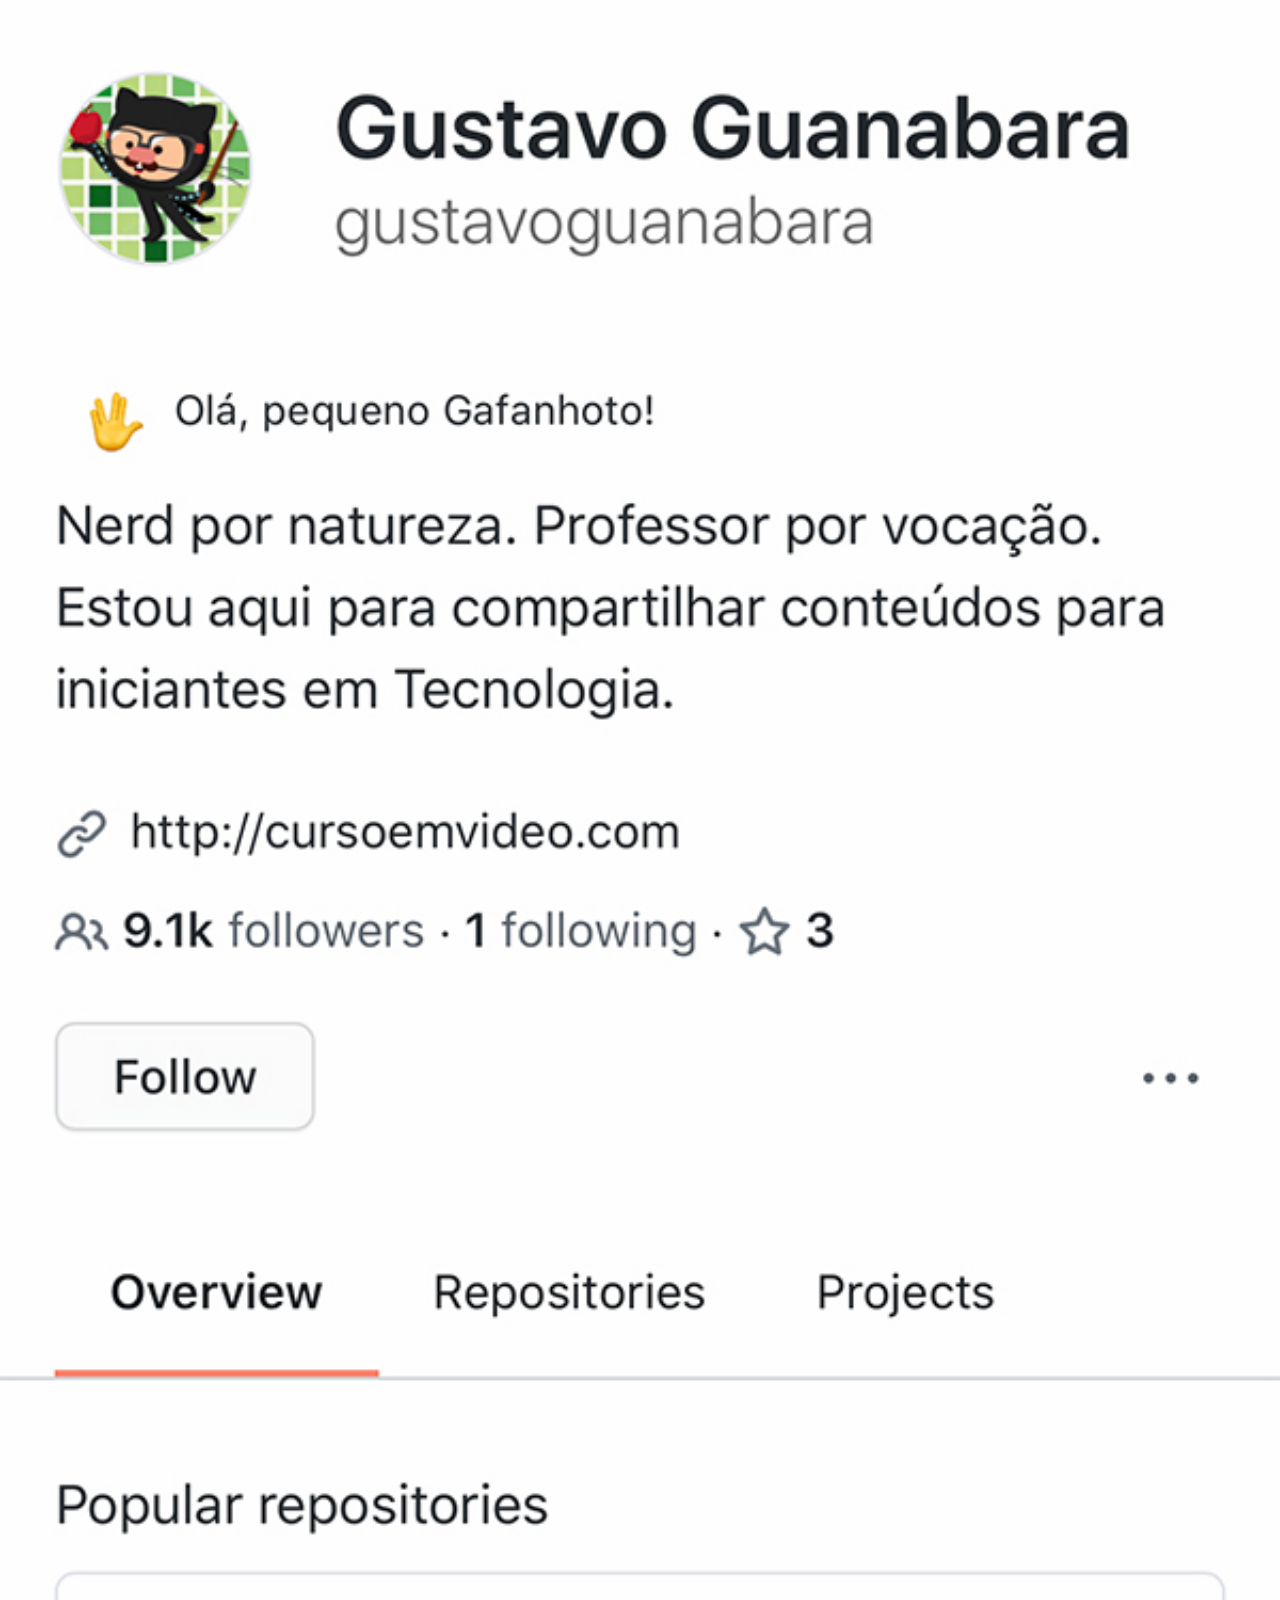
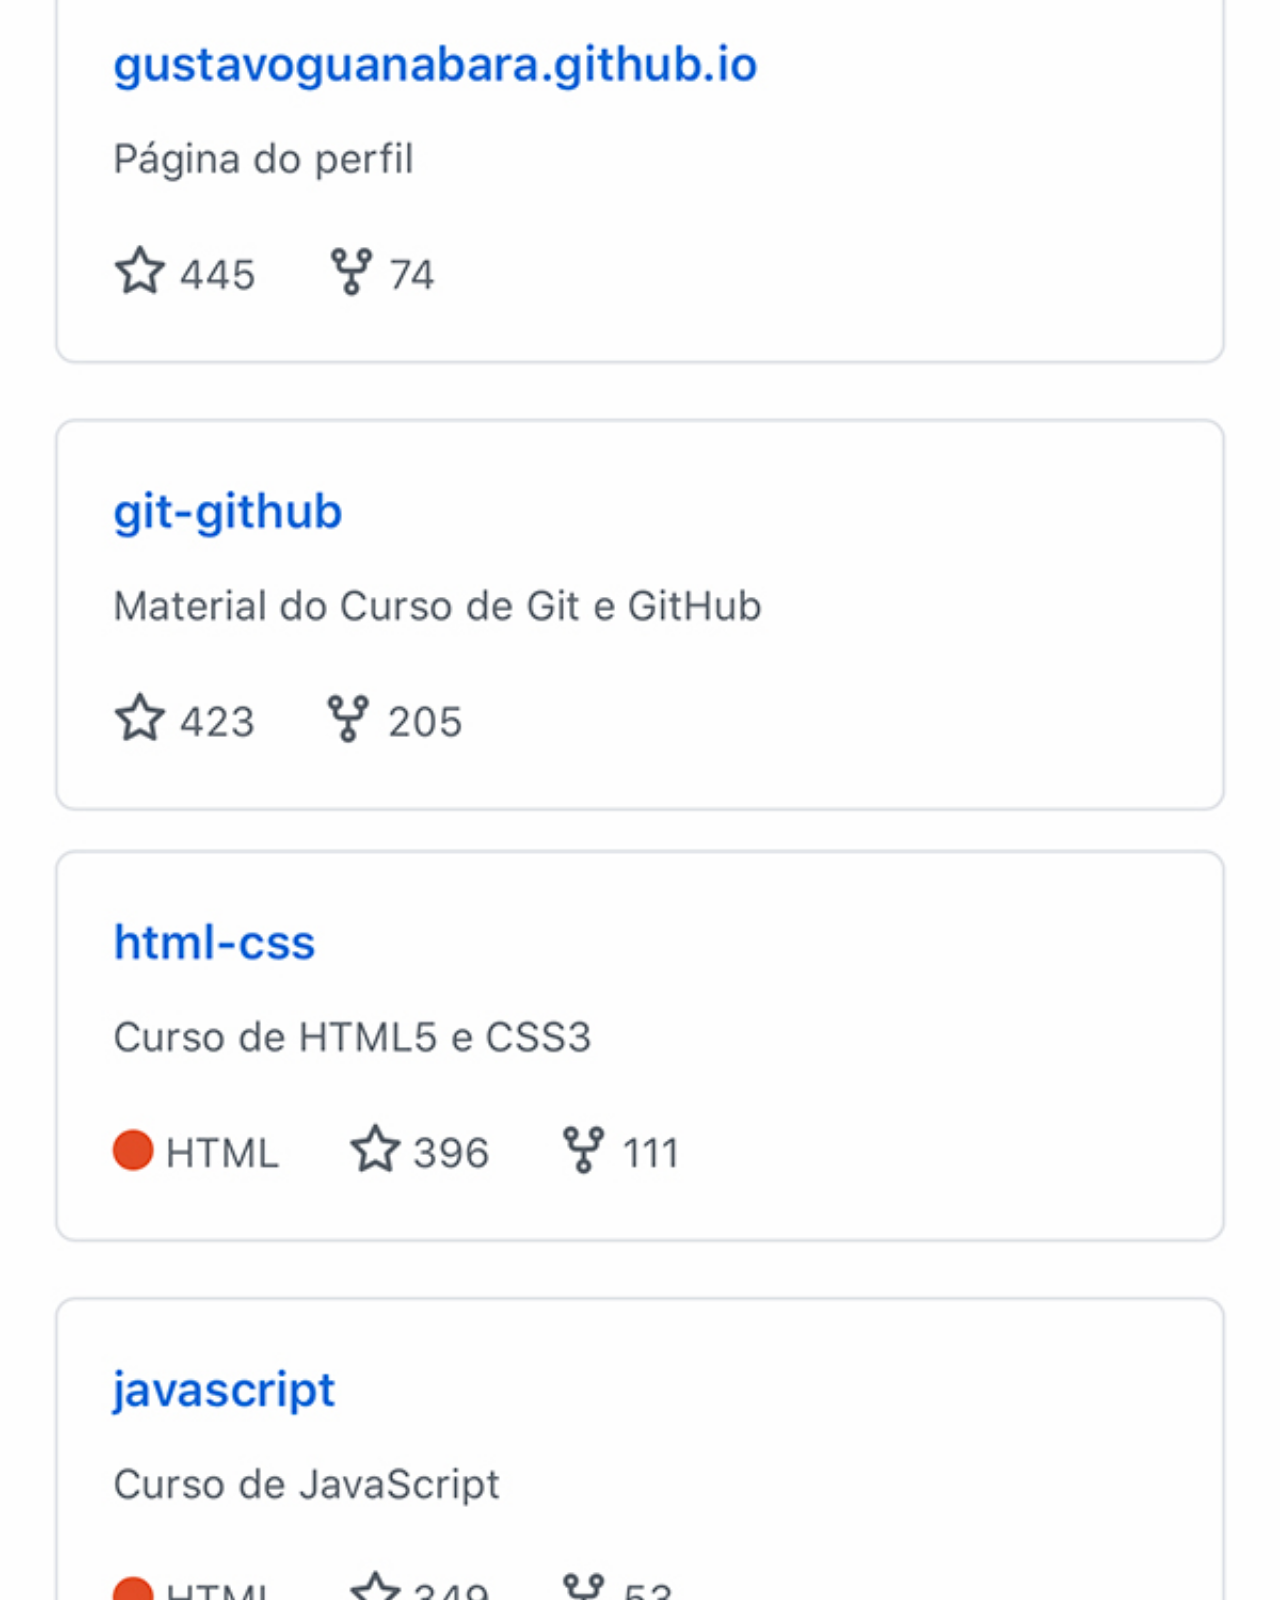
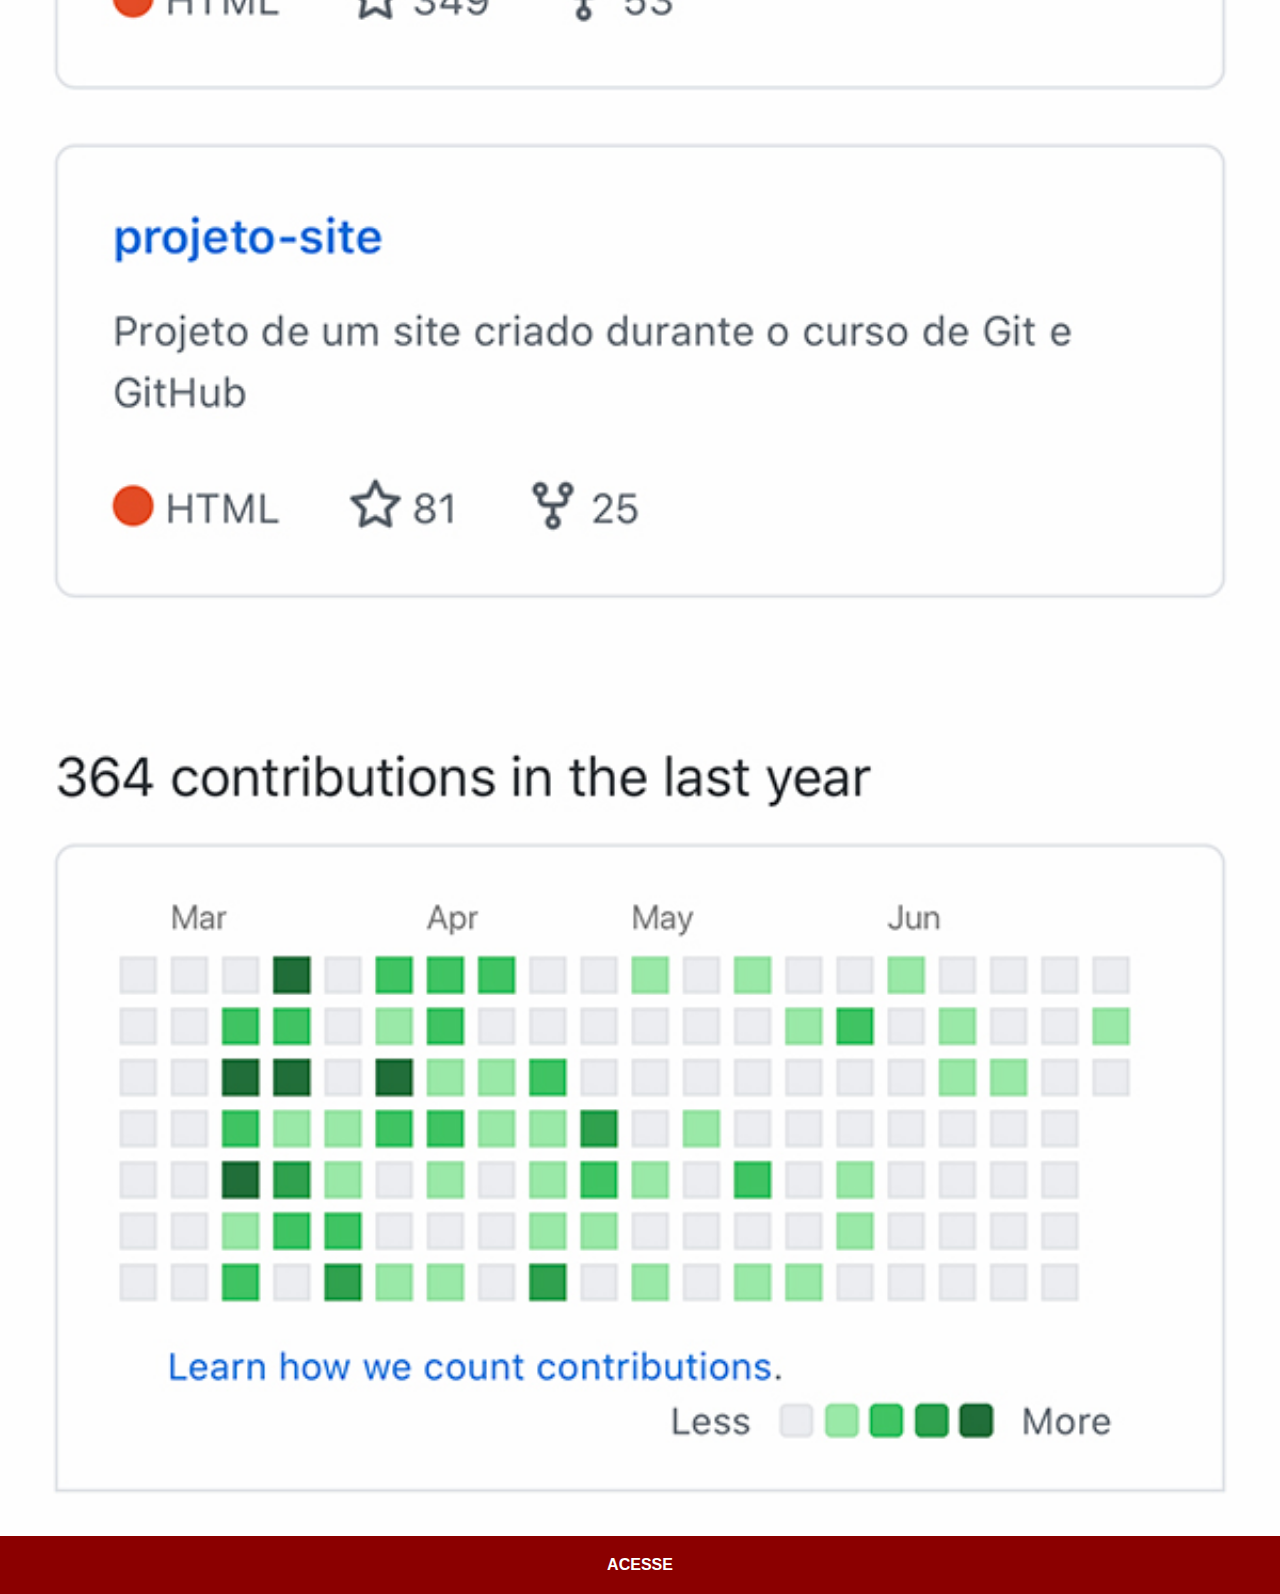
==== github.html @ bff392fc "Projeto Redes Sociais Finalizado!" ====
<!DOCTYPE html>
<html lang="pt-br">
<head>
    <meta charset="UTF-8">
    <meta http-equiv="X-UA-Compatible" content="IE=edge">
    <meta name="viewport" content="width=device-width, initial-scale=1.0">
    <title>Document</title>
    <link rel="stylesheet" href="estilos/redes.css">
</head>
<body>
    <body>
        <img src="imagens/tela-github.jpg" alt="Github">
        <a href="https://github.com/cursoemvideo" target="_blank">ACESSE</a>
    </body>
</body>
</html>
---- estilos/redes.css ----
@charset "UTF-8";

*{
    margin: 0px;
    padding: 0px;
    font-family: Arial, Helvetica, sans-serif;
}

::-webkit-scrollbar{
    width: 0px;
    height: 0px;
}

img{
    width: 100vw;
}

a{
    display: block;
    background-color: darkred;
    color: white;
    padding: 20px;
    text-align: center;
    font-weight: bolder;
    text-decoration: none;
}
a:hover{
    background-color: red;
}
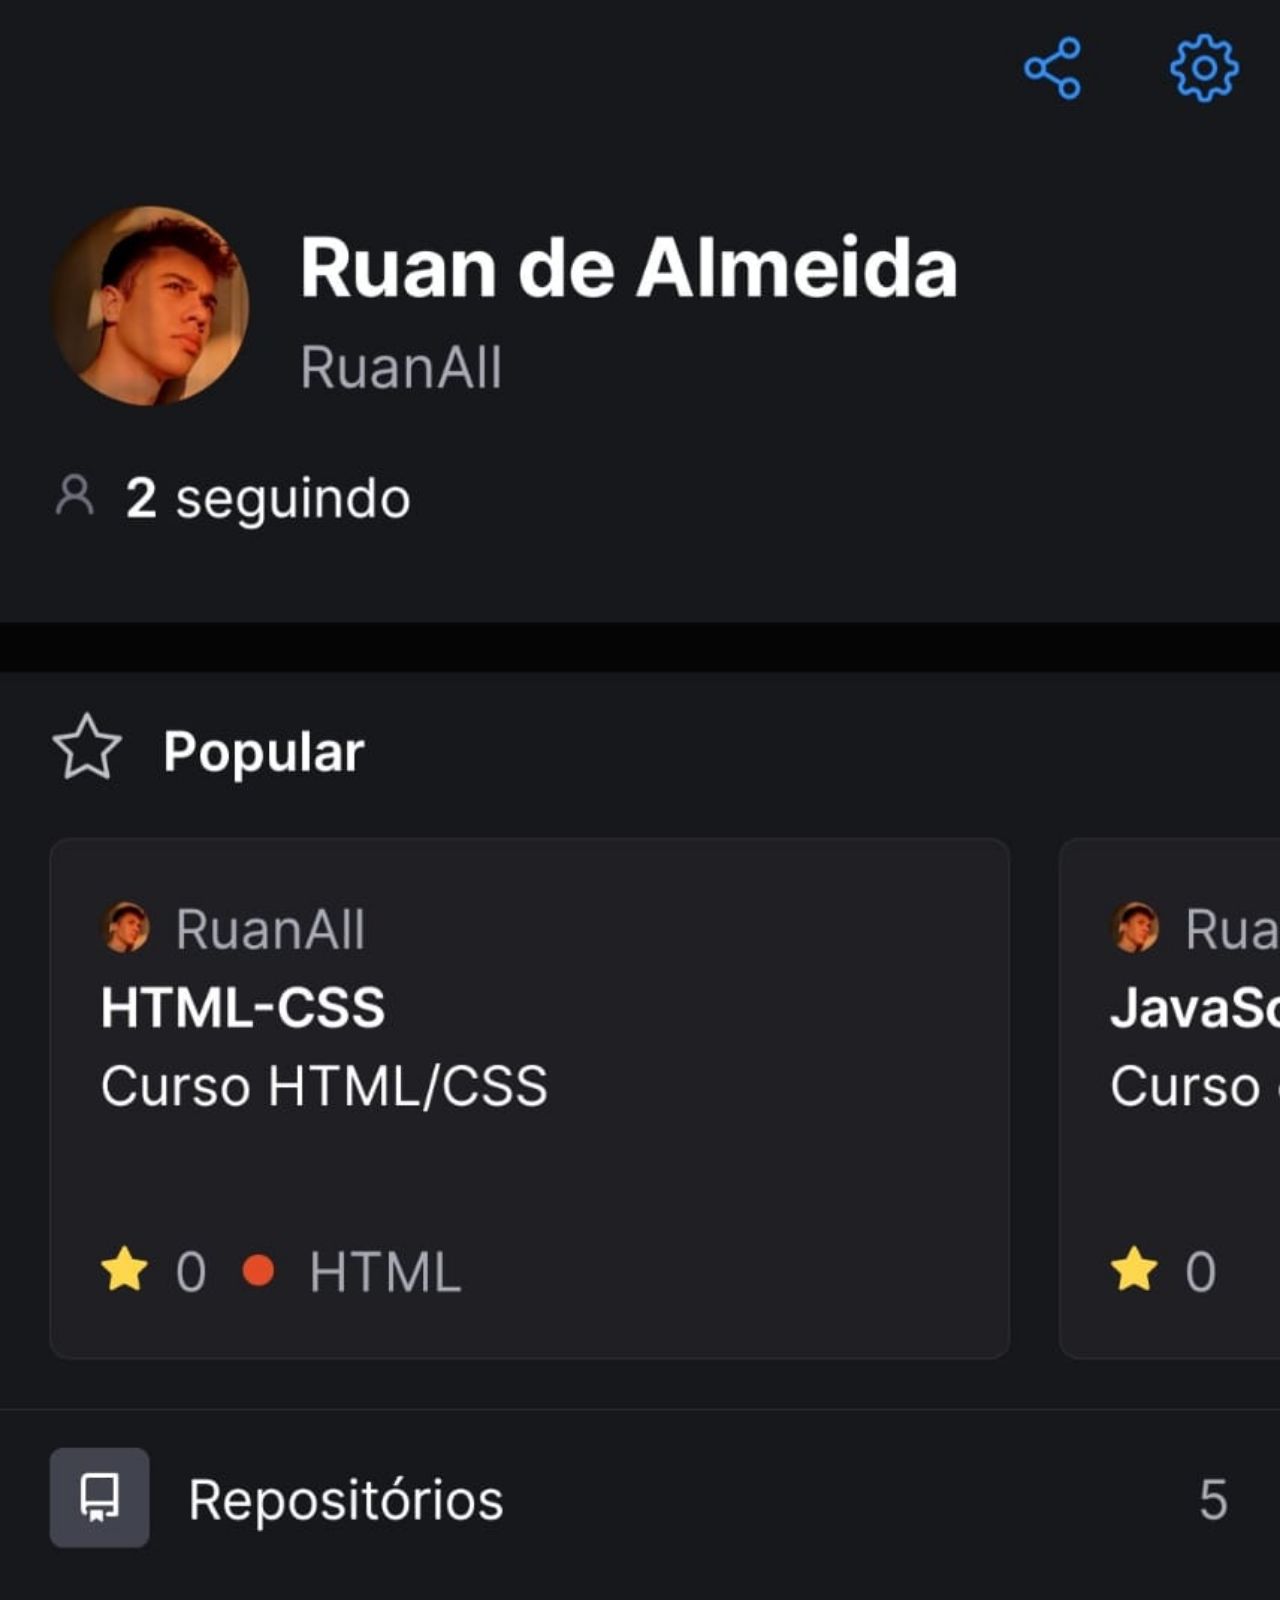
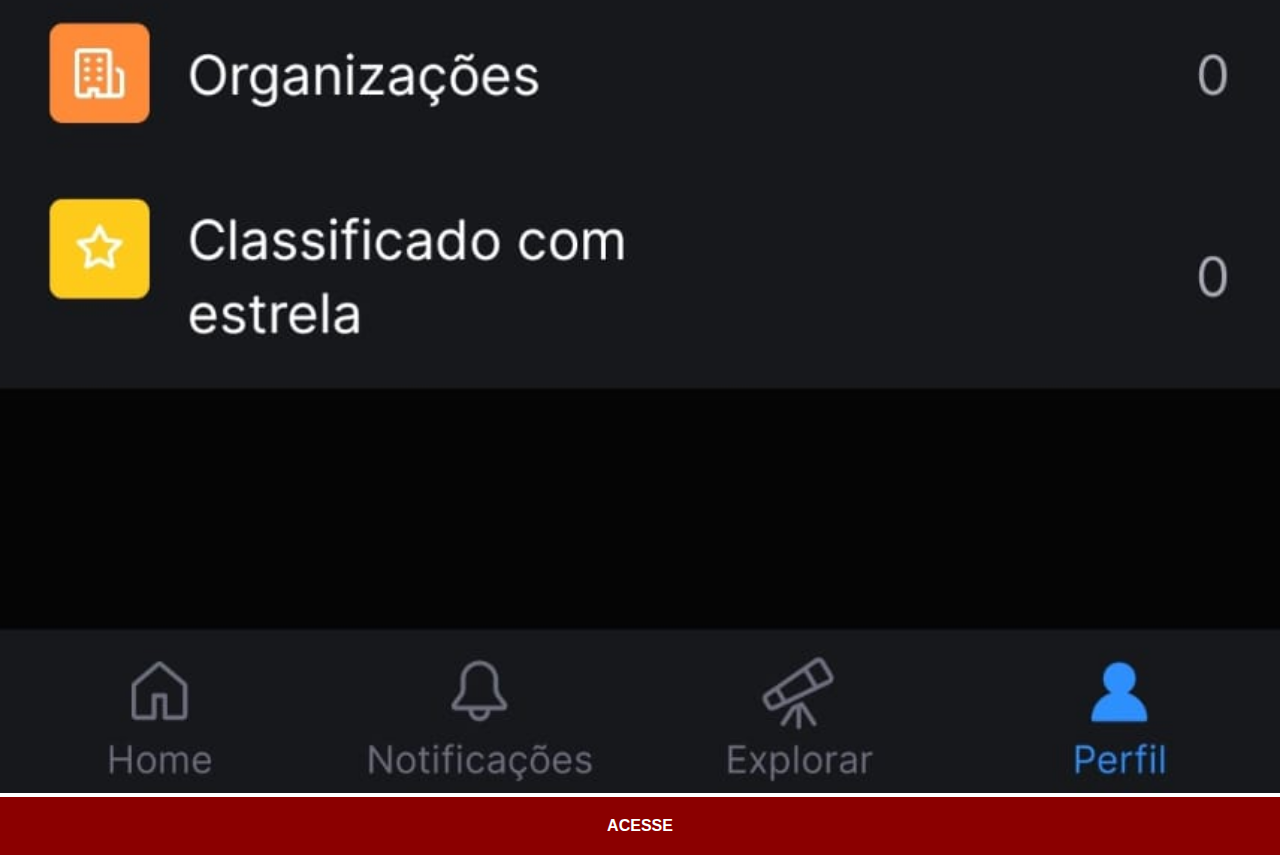
==== commit 1484a86c: "adicionado minhas redes sociais" ====
--- a/github.html
+++ b/github.html
@@ -9,7 +9,7 @@
 </head>
 <body>
     <body>
-        <img src="imagens/tela-github.jpg" alt="Github">
+        <img src="imagens/github-tela.jpeg" alt="Github">
         <a href="https://github.com/cursoemvideo" target="_blank">ACESSE</a>
     </body>
 </body>
